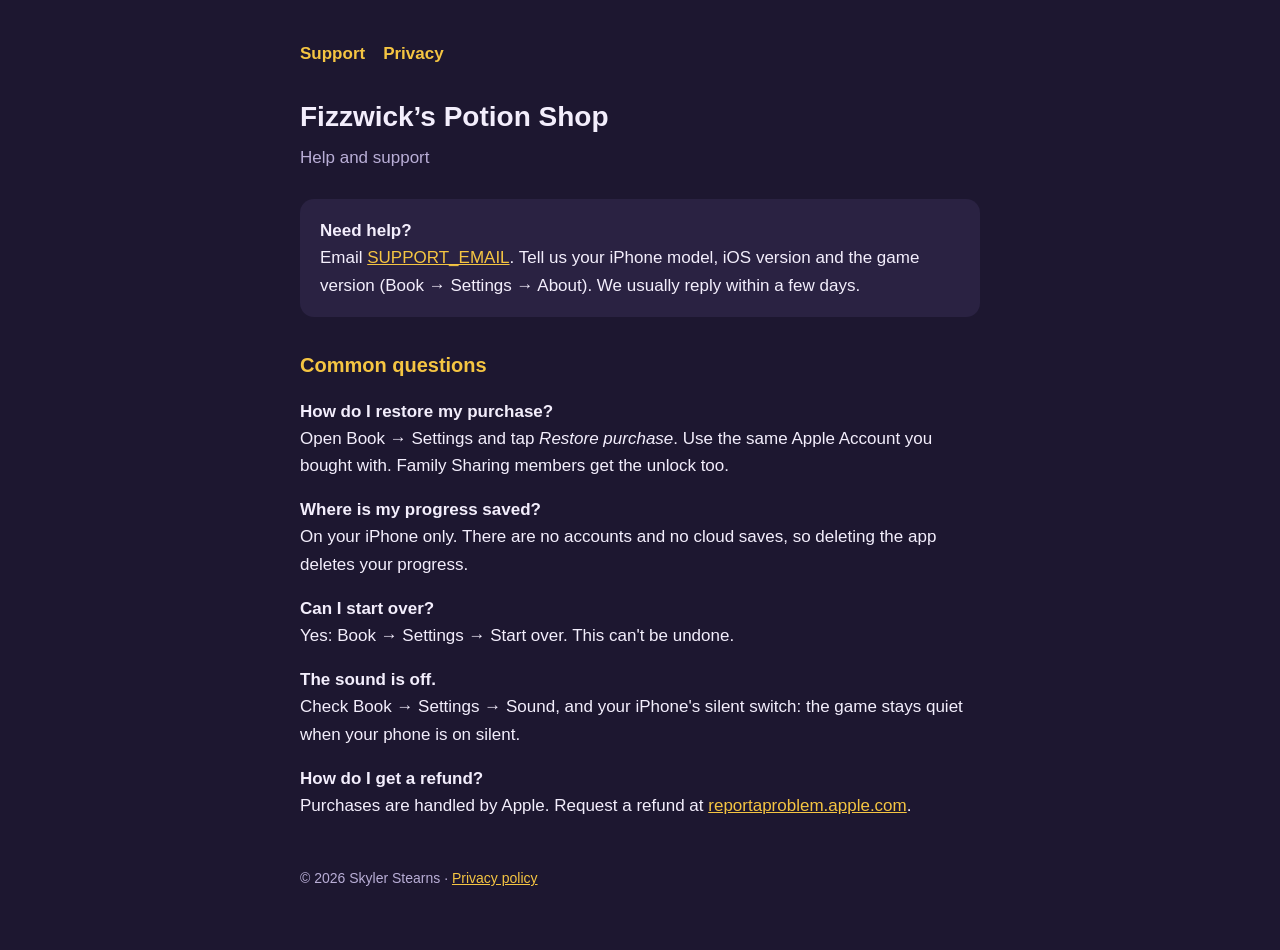
==== index.html @ 8b9db066 "Add support and privacy pages Co-Authored-By: Claude Opus 5.5 <noreply@anthropic.com> Claude-Session" ====
<!doctype html><html lang="en"><head><meta charset="utf-8"><meta name="viewport" content="width=device-width,initial-scale=1">
<title>Fizzwick&#8217;s Potion Shop – Support</title><link rel="stylesheet" href="style.css"></head><body><main>
<nav><a href="./">Support</a><a href="privacy.html">Privacy</a></nav>
<h1>Fizzwick&#8217;s Potion Shop</h1><p class="sub">Help and support</p>
<div class="card"><strong>Need help?</strong><br>Email <a href="mailto:SUPPORT_EMAIL">SUPPORT_EMAIL</a>. Tell us your iPhone model, iOS version and the game version (Book → Settings → About). We usually reply within a few days.</div>
<h2>Common questions</h2>
<p><strong>How do I restore my purchase?</strong><br>Open Book → Settings and tap <em>Restore purchase</em>. Use the same Apple Account you bought with. Family Sharing members get the unlock too.</p>
<p><strong>Where is my progress saved?</strong><br>On your iPhone only. There are no accounts and no cloud saves, so deleting the app deletes your progress.</p>
<p><strong>Can I start over?</strong><br>Yes: Book → Settings → Start over. This can't be undone.</p>
<p><strong>The sound is off.</strong><br>Check Book → Settings → Sound, and your iPhone's silent switch: the game stays quiet when your phone is on silent.</p>
<p><strong>How do I get a refund?</strong><br>Purchases are handled by Apple. Request a refund at <a href="https://reportaproblem.apple.com">reportaproblem.apple.com</a>.</p>
<footer>© 2026 Skyler Stearns · <a href="privacy.html">Privacy policy</a></footer>
</main></body></html>
---- style.css ----
:root{--bg:#1d1730;--card:#2a2242;--ink:#f3eefc;--muted:#b9aed6;--gold:#f5c542}
*{box-sizing:border-box}body{margin:0;background:var(--bg);color:var(--ink);font:17px/1.6 -apple-system,BlinkMacSystemFont,"Segoe UI",Roboto,sans-serif}
main{max-width:720px;margin:0 auto;padding:40px 20px 60px}
h1{font-size:28px;margin:0 0 4px}h2{font-size:20px;margin:32px 0 8px;color:var(--gold)}
.sub{color:var(--muted);margin:0 0 28px}a{color:var(--gold)}
.card{background:var(--card);border-radius:14px;padding:18px 20px;margin:16px 0}
nav{display:flex;gap:18px;margin-bottom:28px;font-weight:600}nav a{text-decoration:none}
footer{margin-top:48px;color:var(--muted);font-size:14px}
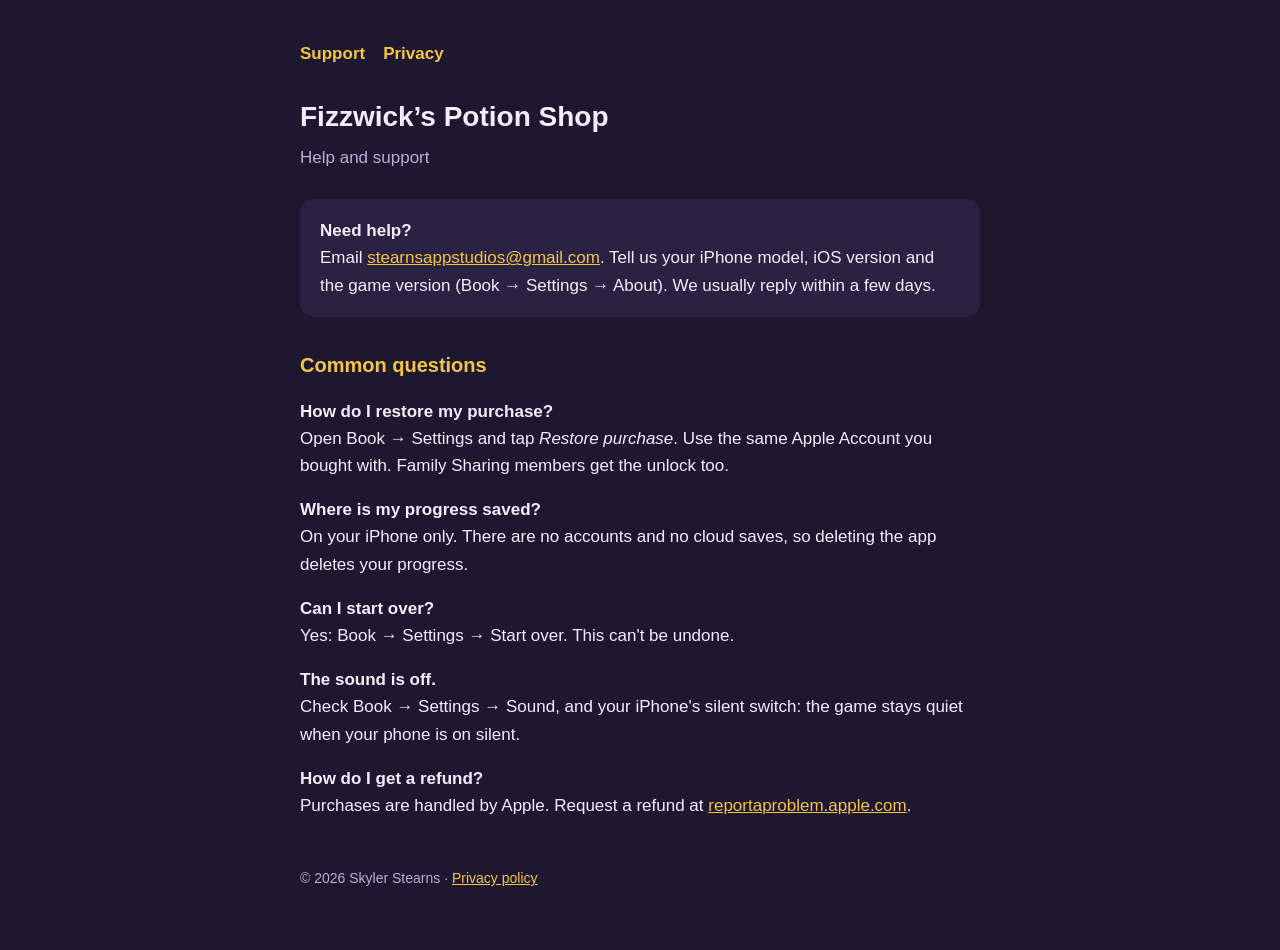
==== commit 334dad7a: "Add support email and README Co-Authored-By: Claude Opus 5.5 <noreply@anthropic.com> Claude-Session:" ====
--- a/index.html
+++ b/index.html
@@ -2,7 +2,7 @@
 <title>Fizzwick&#8217;s Potion Shop – Support</title><link rel="stylesheet" href="style.css"></head><body><main>
 <nav><a href="./">Support</a><a href="privacy.html">Privacy</a></nav>
 <h1>Fizzwick&#8217;s Potion Shop</h1><p class="sub">Help and support</p>
-<div class="card"><strong>Need help?</strong><br>Email <a href="mailto:SUPPORT_EMAIL">SUPPORT_EMAIL</a>. Tell us your iPhone model, iOS version and the game version (Book → Settings → About). We usually reply within a few days.</div>
+<div class="card"><strong>Need help?</strong><br>Email <a href="mailto:stearnsappstudios@gmail.com">stearnsappstudios@gmail.com</a>. Tell us your iPhone model, iOS version and the game version (Book → Settings → About). We usually reply within a few days.</div>
 <h2>Common questions</h2>
 <p><strong>How do I restore my purchase?</strong><br>Open Book → Settings and tap <em>Restore purchase</em>. Use the same Apple Account you bought with. Family Sharing members get the unlock too.</p>
 <p><strong>Where is my progress saved?</strong><br>On your iPhone only. There are no accounts and no cloud saves, so deleting the app deletes your progress.</p>
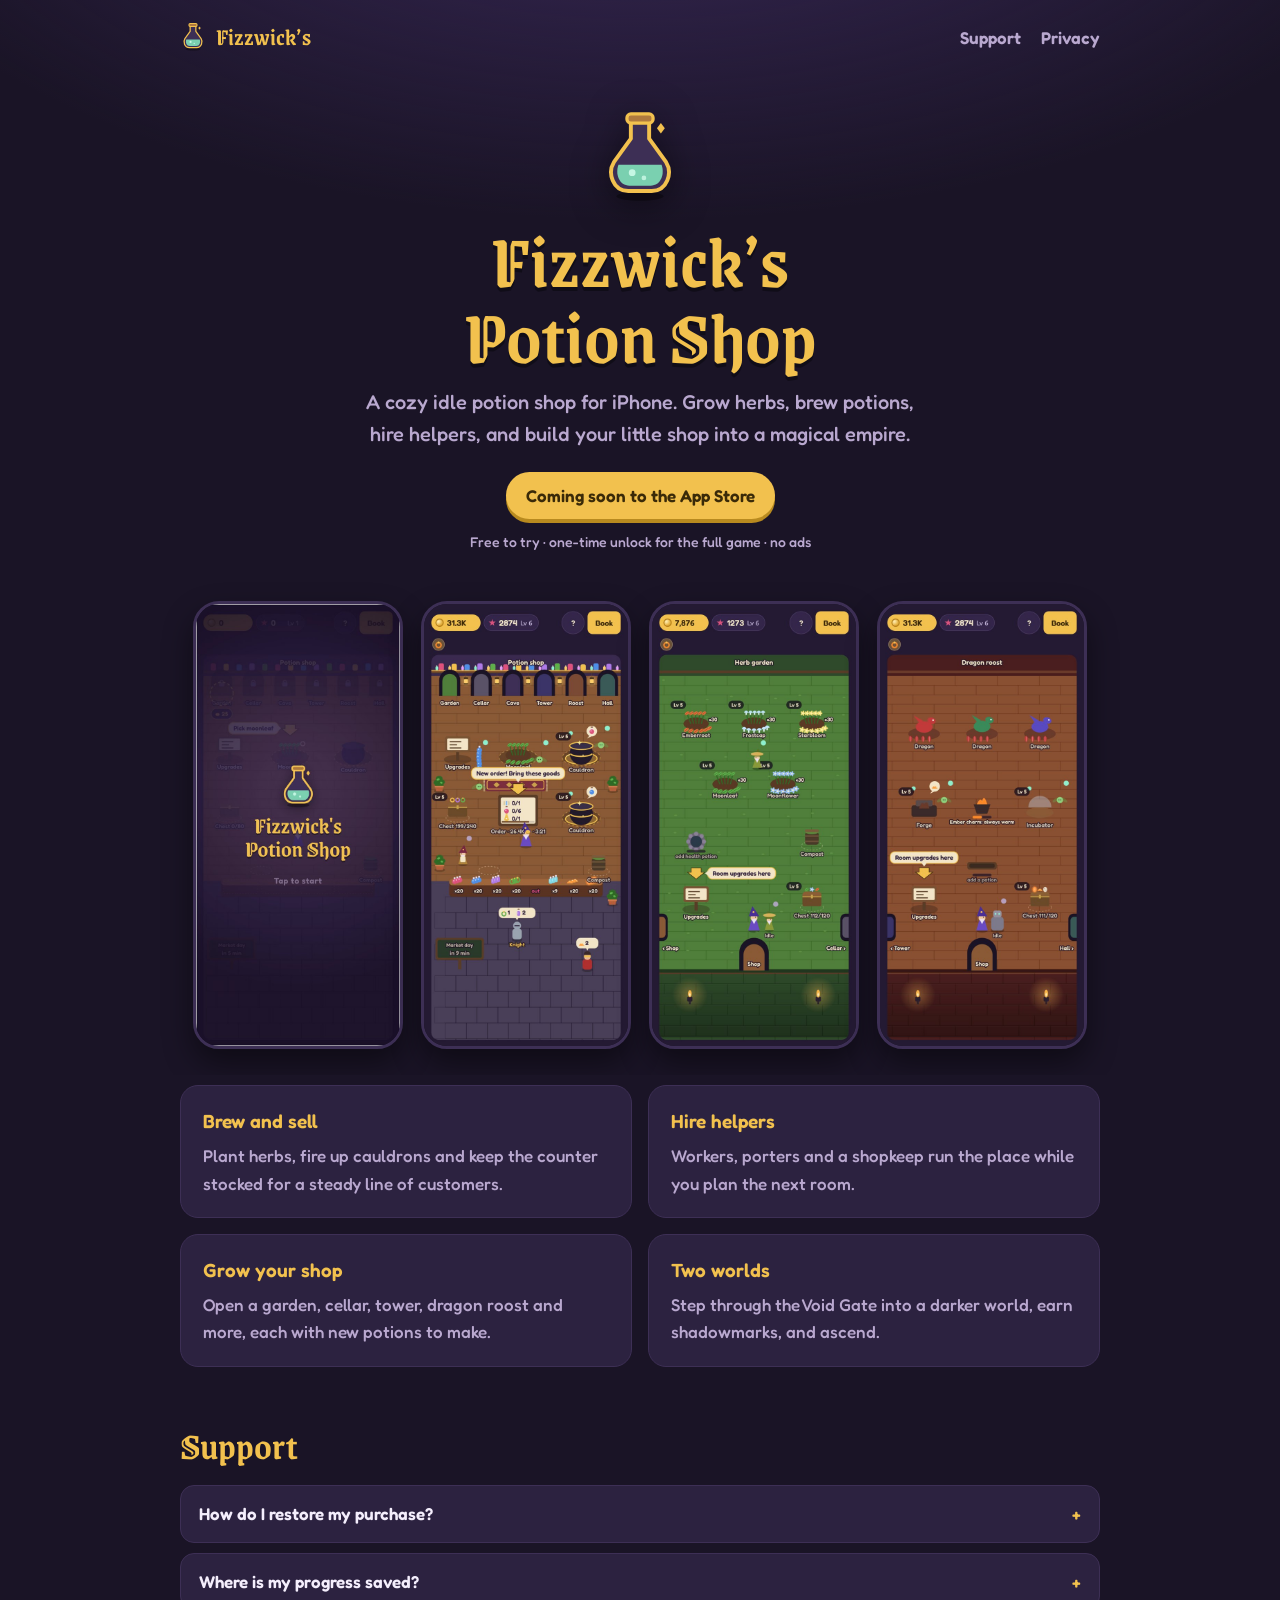
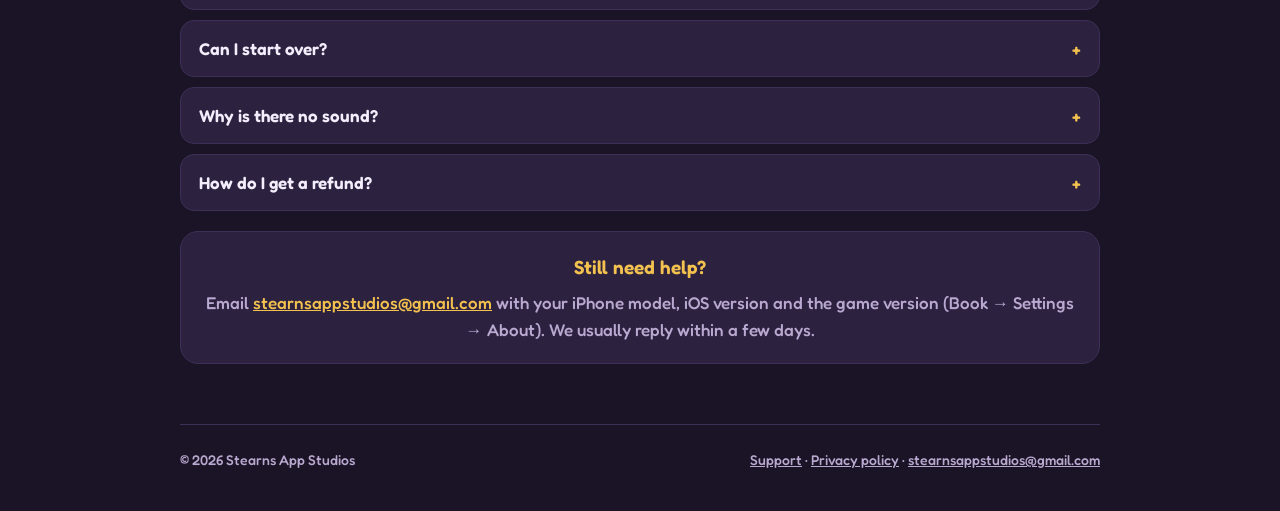
==== commit dcbe0754: "Restyle site and README in the game's look: fonts, screenshots, banner Co-Authored-By: Claude Opus 5" ====
--- a/index.html
+++ b/index.html
@@ -1,13 +1,32 @@
 <!doctype html><html lang="en"><head><meta charset="utf-8"><meta name="viewport" content="width=device-width,initial-scale=1">
-<title>Fizzwick&#8217;s Potion Shop – Support</title><link rel="stylesheet" href="style.css"></head><body><main>
-<nav><a href="./">Support</a><a href="privacy.html">Privacy</a></nav>
-<h1>Fizzwick&#8217;s Potion Shop</h1><p class="sub">Help and support</p>
-<div class="card"><strong>Need help?</strong><br>Email <a href="mailto:stearnsappstudios@gmail.com">stearnsappstudios@gmail.com</a>. Tell us your iPhone model, iOS version and the game version (Book → Settings → About). We usually reply within a few days.</div>
-<h2>Common questions</h2>
-<p><strong>How do I restore my purchase?</strong><br>Open Book → Settings and tap <em>Restore purchase</em>. Use the same Apple Account you bought with. Family Sharing members get the unlock too.</p>
-<p><strong>Where is my progress saved?</strong><br>On your iPhone only. There are no accounts and no cloud saves, so deleting the app deletes your progress.</p>
-<p><strong>Can I start over?</strong><br>Yes: Book → Settings → Start over. This can't be undone.</p>
-<p><strong>The sound is off.</strong><br>Check Book → Settings → Sound, and your iPhone's silent switch: the game stays quiet when your phone is on silent.</p>
-<p><strong>How do I get a refund?</strong><br>Purchases are handled by Apple. Request a refund at <a href="https://reportaproblem.apple.com">reportaproblem.apple.com</a>.</p>
-<footer>© 2026 Skyler Stearns · <a href="privacy.html">Privacy policy</a></footer>
-</main></body></html>
+<title>Fizzwick&#8217;s Potion Shop</title><meta name="description" content="A cozy idle potion shop for iPhone. Grow herbs, brew potions, hire helpers and open a second world.">
+<meta name="theme-color" content="#1a1426"><link rel="icon" href="img/flask.svg"><link rel="preload" href="fonts/grenze-gotisch-600.woff2" as="font" type="font/woff2" crossorigin>
+<meta property="og:title" content="Fizzwick&#8217;s Potion Shop"><meta property="og:image" content="https://skylerstearns.github.io/fizzwicks/img/shop.jpg">
+<link rel="stylesheet" href="style.css"></head><body><div class="wrap">
+<nav class="top"><a class="brand" href="./"><svg viewBox="0 0 64 72" aria-hidden="true"><ellipse cx="32" cy="66" rx="18" ry="3.5" fill="rgba(0,0,0,.35)"/><path d="M25 8h14v14l13 18c5 8 1 22-11 22H23c-12 0-16-14-11-22l13-18z" fill="#3d2f55" stroke="#f2c14e" stroke-width="3" stroke-linejoin="round"/><path d="M15.5 42h33c2.6 7-.4 16-8.5 16H24c-8.1 0-11.1-9-8.5-16z" fill="#7ad0b0"/><circle cx="26" cy="48" r="2.6" fill="#d8fff0" opacity=".8"/><circle cx="35" cy="52" r="1.8" fill="#d8fff0" opacity=".7"/><rect x="22" y="3" width="20" height="7" rx="3" fill="#b07a3e" stroke="#f2c14e" stroke-width="2.5"/><path d="M45 14l3-4 3 4-3 4z" fill="#f2c14e"/></svg> Fizzwick&#8217;s</a><div class="links"><a href="./#support">Support</a><a href="privacy.html">Privacy</a></div></nav>
+<header class="hero"><svg viewBox="0 0 64 72" aria-hidden="true"><ellipse cx="32" cy="66" rx="18" ry="3.5" fill="rgba(0,0,0,.35)"/><path d="M25 8h14v14l13 18c5 8 1 22-11 22H23c-12 0-16-14-11-22l13-18z" fill="#3d2f55" stroke="#f2c14e" stroke-width="3" stroke-linejoin="round"/><path d="M15.5 42h33c2.6 7-.4 16-8.5 16H24c-8.1 0-11.1-9-8.5-16z" fill="#7ad0b0"/><circle cx="26" cy="48" r="2.6" fill="#d8fff0" opacity=".8"/><circle cx="35" cy="52" r="1.8" fill="#d8fff0" opacity=".7"/><rect x="22" y="3" width="20" height="7" rx="3" fill="#b07a3e" stroke="#f2c14e" stroke-width="2.5"/><path d="M45 14l3-4 3 4-3 4z" fill="#f2c14e"/></svg>
+<h1>Fizzwick&#8217;s<br>Potion Shop</h1>
+<p>A cozy idle potion shop for iPhone. Grow herbs, brew potions, hire helpers, and build your little shop into a magical empire.</p>
+<span class="pill">Coming soon to the App Store</span>
+<div class="small">Free to try · one-time unlock for the full game · no ads</div>
+</header>
+<div class="shots" aria-label="Screenshots">
+<img src="img/title.jpg" alt="Title screen" loading="lazy"><img src="img/shop.jpg" alt="A busy potion shop with customers at the counter" loading="lazy"><img src="img/garden.jpg" alt="The herb garden" loading="lazy"><img src="img/roost.jpg" alt="The dragon roost" loading="lazy">
+</div>
+<section class="features">
+<div class="card"><h3>Brew and sell</h3><p>Plant herbs, fire up cauldrons and keep the counter stocked for a steady line of customers.</p></div>
+<div class="card"><h3>Hire helpers</h3><p>Workers, porters and a shopkeep run the place while you plan the next room.</p></div>
+<div class="card"><h3>Grow your shop</h3><p>Open a garden, cellar, tower, dragon roost and more, each with new potions to make.</p></div>
+<div class="card"><h3>Two worlds</h3><p>Step through the Void Gate into a darker world, earn shadowmarks, and ascend.</p></div>
+</section>
+<section class="faq" id="support">
+<h2>Support</h2>
+<details><summary>How do I restore my purchase?</summary><p>Open Book → Settings and tap <b>Restore purchase</b>, signed in with the same Apple Account you bought with. Family Sharing members get the unlock too.</p></details>
+<details><summary>Where is my progress saved?</summary><p>On your iPhone only. There are no accounts and no cloud saves, so deleting the app deletes your progress.</p></details>
+<details><summary>Can I start over?</summary><p>Yes: Book → Settings → <b>Start over</b>. This can&#8217;t be undone.</p></details>
+<details><summary>Why is there no sound?</summary><p>Check Book → Settings → Sound, and your iPhone&#8217;s silent switch. The game stays quiet when your phone is on silent.</p></details>
+<details><summary>How do I get a refund?</summary><p>Purchases are handled by Apple. Request a refund at <a href="https://reportaproblem.apple.com">reportaproblem.apple.com</a>.</p></details>
+<div class="card contact" style="margin-top:20px"><h3>Still need help?</h3><p>Email <a href="mailto:stearnsappstudios@gmail.com">stearnsappstudios@gmail.com</a> with your iPhone model, iOS version and the game version (Book → Settings → About). We usually reply within a few days.</p></div>
+</section>
+<footer><span>© 2026 Stearns App Studios</span><span><a href="./#support">Support</a> · <a href="privacy.html">Privacy policy</a> · <a href="mailto:stearnsappstudios@gmail.com">stearnsappstudios@gmail.com</a></span></footer>
+</div></body></html>
--- a/style.css
+++ b/style.css
@@ -1,8 +1,40 @@
-:root{--bg:#1d1730;--card:#2a2242;--ink:#f3eefc;--muted:#b9aed6;--gold:#f5c542}
-*{box-sizing:border-box}body{margin:0;background:var(--bg);color:var(--ink);font:17px/1.6 -apple-system,BlinkMacSystemFont,"Segoe UI",Roboto,sans-serif}
-main{max-width:720px;margin:0 auto;padding:40px 20px 60px}
-h1{font-size:28px;margin:0 0 4px}h2{font-size:20px;margin:32px 0 8px;color:var(--gold)}
-.sub{color:var(--muted);margin:0 0 28px}a{color:var(--gold)}
-.card{background:var(--card);border-radius:14px;padding:18px 20px;margin:16px 0}
-nav{display:flex;gap:18px;margin-bottom:28px;font-weight:600}nav a{text-decoration:none}
-footer{margin-top:48px;color:var(--muted);font-size:14px}
+@font-face{font-family:"Fredoka";font-weight:500;font-display:swap;src:url(fonts/fredoka-500.woff2) format("woff2")}
+@font-face{font-family:"Fredoka";font-weight:600;font-display:swap;src:url(fonts/fredoka-600.woff2) format("woff2")}
+@font-face{font-family:"Grenze Gotisch";font-weight:600;font-display:swap;src:url(fonts/grenze-gotisch-600.woff2) format("woff2")}
+:root{--bg:#1a1426;--bg2:#241b35;--card:#2c2240;--line:#3d2f55;--ink:#f4eefc;--muted:#b9a8cf;--gold:#f2c14e;--gold-ink:#3a2a08;--mint:#7ad0b0}
+*{box-sizing:border-box}
+html{background:var(--bg)}
+body{margin:0;color:var(--ink);font:500 17px/1.6 "Fredoka",-apple-system,BlinkMacSystemFont,"Segoe UI",sans-serif;
+  background:radial-gradient(1200px 600px at 50% -200px,#3b2a5c 0%,transparent 70%),var(--bg)}
+a{color:var(--gold)}
+.wrap{max-width:960px;margin:0 auto;padding:0 20px}
+nav.top{display:flex;align-items:center;justify-content:space-between;padding:18px 0}
+nav.top .brand{display:flex;align-items:center;gap:10px;font-family:"Grenze Gotisch",Georgia,serif;font-size:24px;color:var(--gold);text-decoration:none}
+nav.top .brand svg{width:26px;height:30px}
+nav.top .links a{margin-left:20px;color:var(--muted);text-decoration:none;font-weight:600}
+nav.top .links a:hover,nav.top .links a.on{color:var(--gold)}
+.hero{text-align:center;padding:36px 0 18px}
+.hero svg{width:84px;height:94px;filter:drop-shadow(0 8px 18px rgba(0,0,0,.5))}
+.hero h1{font-family:"Grenze Gotisch",Georgia,serif;font-weight:600;font-size:clamp(46px,9vw,76px);line-height:1;margin:10px 0 12px;color:var(--gold);text-shadow:0 4px 0 rgba(0,0,0,.35)}
+.hero p{font-size:20px;color:var(--muted);max-width:560px;margin:0 auto}
+.pill{display:inline-block;margin-top:22px;padding:10px 20px;border-radius:999px;background:var(--gold);color:var(--gold-ink);font-weight:600;text-decoration:none;box-shadow:0 4px 0 #b88a1f}
+.small{font-size:14px;color:var(--muted);margin-top:12px}
+.shots{display:flex;gap:18px;overflow-x:auto;scroll-snap-type:x mandatory;padding:30px 20px 26px;margin:0 -20px;justify-content:safe center}
+.shots img{flex:0 0 auto;width:210px;border-radius:26px;border:3px solid var(--line);box-shadow:0 14px 30px rgba(0,0,0,.45);scroll-snap-align:center;background:#000}
+.features{display:grid;grid-template-columns:repeat(2,1fr);gap:16px;margin:10px 0 20px}
+.card{background:var(--card);border:1px solid var(--line);border-radius:18px;padding:20px 22px}
+.card h3{margin:0 0 6px;font-weight:600;font-size:19px;color:var(--gold)}
+.card p{margin:0;color:var(--muted)}
+h2{font-family:"Grenze Gotisch",Georgia,serif;font-weight:600;font-size:38px;color:var(--gold);margin:48px 0 10px}
+.doc h2{font-family:"Fredoka",sans-serif;font-size:21px;margin:32px 0 6px}
+.faq details{background:var(--card);border:1px solid var(--line);border-radius:14px;padding:14px 18px;margin:10px 0}
+.faq summary{cursor:pointer;font-weight:600;list-style:none}
+.faq summary::after{content:"+";float:right;color:var(--gold)}
+.faq details[open] summary::after{content:"–"}
+.faq details p{margin:8px 0 0;color:var(--muted)}
+.contact{text-align:center}
+.doc{max-width:720px;margin:0 auto}
+.doc .lead{font-size:19px}
+footer{border-top:1px solid var(--line);margin-top:60px;padding:24px 0 40px;color:var(--muted);font-size:14px;display:flex;justify-content:space-between;flex-wrap:wrap;gap:10px}
+footer a{color:var(--muted)}
+@media (max-width:600px){.features{grid-template-columns:1fr}.shots{justify-content:flex-start}nav.top .brand span{display:none}}
